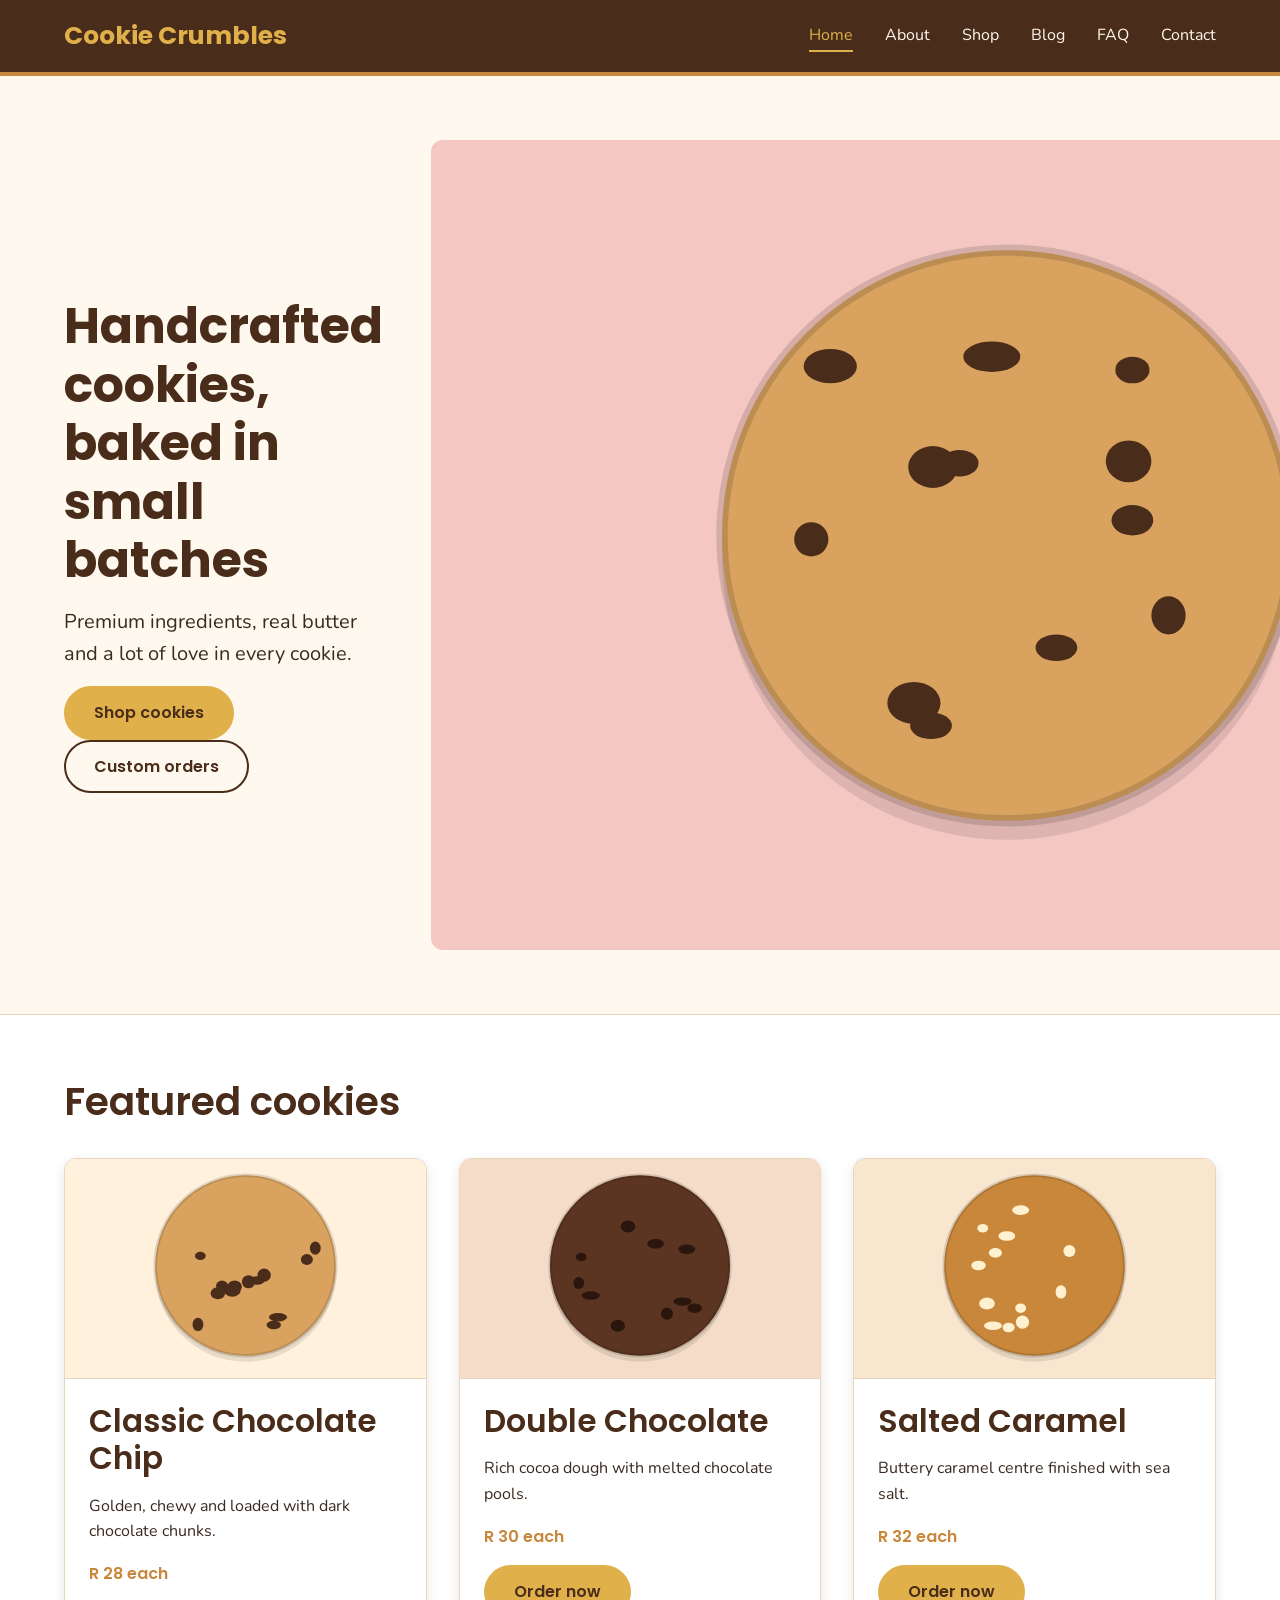
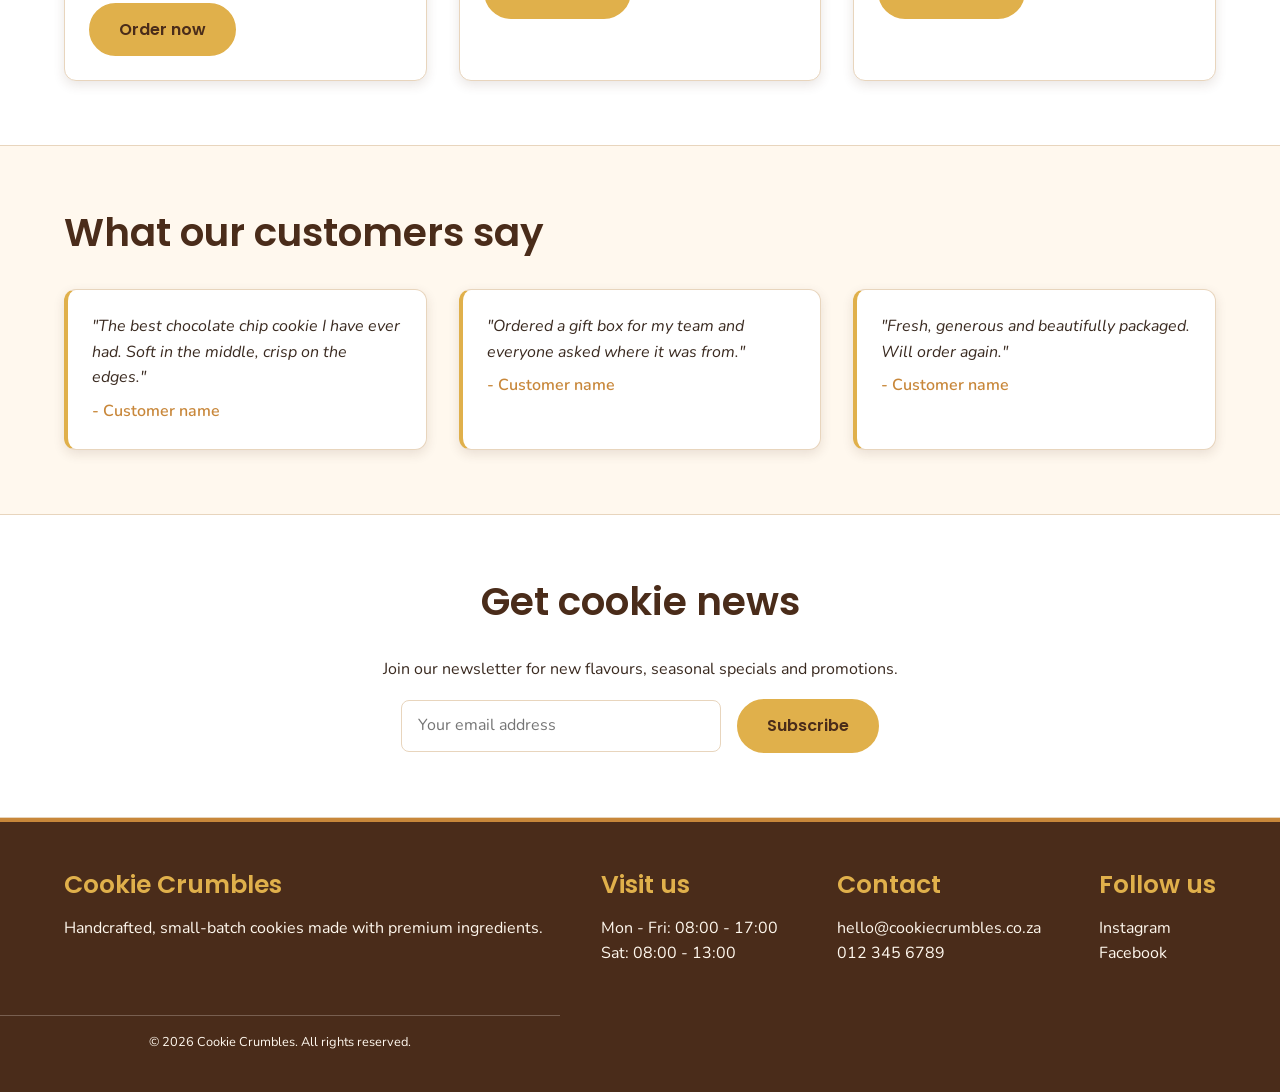
==== index.html @ fc2904f6 "Add Cookie Crumbles website" ====
<!DOCTYPE html>
<html lang="en">
<head>
  <meta charset="UTF-8">
  <meta name="viewport" content="width=device-width, initial-scale=1.0">
  <meta name="description" content="Cookie Crumbles - handcrafted, small-batch cookies.">
  <title>Home | Cookie Crumbles</title>
  <link rel="stylesheet" href="style.css">
</head>
<body>

  <header>
    <nav class="nav">
      <a href="index.html" class="logo">Cookie Crumbles</a>
      <ul class="nav-links">
        <li><a href="index.html" class="active">Home</a></li>
        <li><a href="about.html">About</a></li>
        <li><a href="shop.html">Shop</a></li>
        <li><a href="blog.html">Blog</a></li>
        <li><a href="faq.html">FAQ</a></li>
        <li><a href="contact.html">Contact</a></li>
      </ul>
    </nav>
  </header>

  <main>
    <section class="hero">
      <div class="hero-text">
        <h1>Handcrafted cookies, baked in small batches</h1>
        <p class="lead">Premium ingredients, real butter and a lot of love in every cookie.</p>
        <a href="shop.html" class="btn">Shop cookies</a>
        <a href="contact.html" class="btn btn-outline">Custom orders</a>
      </div>
      <img class="hero-image" src="images/hero.svg" alt="A freshly baked chocolate chip cookie">
    </section>

    <section class="section section-alt">
      <div class="container">
        <h2>Featured cookies</h2>
        <div class="card-grid">
        <article class="card">
          <img src="images/chocolate-chip.svg" alt="Classic Chocolate Chip cookie">
          <div class="card-body">
            <h3>Classic Chocolate Chip</h3>
            <p>Golden, chewy and loaded with dark chocolate chunks.</p>
            <p class="price">R 28 each</p>
            <a href="contact.html" class="btn">Order now</a>
          </div>
        </article>
        <article class="card">
          <img src="images/double-chocolate.svg" alt="Double Chocolate cookie">
          <div class="card-body">
            <h3>Double Chocolate</h3>
            <p>Rich cocoa dough with melted chocolate pools.</p>
            <p class="price">R 30 each</p>
            <a href="contact.html" class="btn">Order now</a>
          </div>
        </article>
        <article class="card">
          <img src="images/salted-caramel.svg" alt="Salted Caramel cookie">
          <div class="card-body">
            <h3>Salted Caramel</h3>
            <p>Buttery caramel centre finished with sea salt.</p>
            <p class="price">R 32 each</p>
            <a href="contact.html" class="btn">Order now</a>
          </div>
        </article>
        </div>
      </div>
    </section>

    <section class="section">
      <div class="container">
        <h2>What our customers say</h2>
        <div class="card-grid">
          <blockquote class="card card-body testimonial">
            "The best chocolate chip cookie I have ever had. Soft in the middle, crisp on the edges."
            <cite>- Customer name</cite>
          </blockquote>
          <blockquote class="card card-body testimonial">
            "Ordered a gift box for my team and everyone asked where it was from."
            <cite>- Customer name</cite>
          </blockquote>
          <blockquote class="card card-body testimonial">
            "Fresh, generous and beautifully packaged. Will order again."
            <cite>- Customer name</cite>
          </blockquote>
        </div>
      </div>
    </section>

    <section class="section section-alt newsletter">
      <div class="container">
        <h2>Get cookie news</h2>
        <p>Join our newsletter for new flavours, seasonal specials and promotions.</p>
        <form action="#" method="post">
          <label for="news-email" class="visually-hidden">Email address</label>
          <input type="email" id="news-email" name="email" placeholder="Your email address" required>
          <button type="submit" class="btn">Subscribe</button>
        </form>
      </div>
    </section>
  </main>

  <footer>
    <div class="footer-columns">
      <div>
        <h4>Cookie Crumbles</h4>
        <p>Handcrafted, small-batch cookies made with premium ingredients.</p>
      </div>
      <div>
        <h4>Visit us</h4>
        <p>Mon - Fri: 08:00 - 17:00<br>Sat: 08:00 - 13:00</p>
      </div>
      <div>
        <h4>Contact</h4>
        <p>hello@cookiecrumbles.co.za<br>012 345 6789</p>
      </div>
      <div>
        <h4>Follow us</h4>
        <p><a href="https://www.instagram.com" target="_blank" rel="noopener">Instagram</a><br>
        <a href="https://www.facebook.com" target="_blank" rel="noopener">Facebook</a></p>
      </div>
    </div>
    <p class="footer-bottom">&copy; 2026 Cookie Crumbles. All rights reserved.</p>
  </footer>

</body>
</html>
---- style.css ----
/* ==========================================================================
   Cookie Crumbles - style.css
   One stylesheet linked from every page:
   <link rel="stylesheet" href="style.css">
   ========================================================================== */

/* Fonts (from the proposal: Poppins for headings, clean sans-serif for body) */
@import url("https://fonts.googleapis.com/css2?family=Poppins:wght@500;600;700&family=Nunito:wght@400;600&display=swap");


/* ==========================================================================
   1. CSS RESET
   Removes browser default spacing so every browser starts from the same point
   ========================================================================== */
*,
*::before,
*::after {
  box-sizing: border-box;
  margin: 0;
  padding: 0;
}

html {
  -webkit-text-size-adjust: 100%;
  scroll-behavior: smooth;
}

body {
  min-height: 100vh;
  line-height: 1.6;
  -webkit-font-smoothing: antialiased;
}

img,
picture,
video {
  display: block;
  max-width: 100%;
  height: auto;
}

ul,
ol {
  list-style: none;
}

a {
  color: inherit;
  text-decoration: none;
}

button,
input,
select,
textarea {
  font: inherit;
  color: inherit;
}

button {
  cursor: pointer;
  border: none;
  background: none;
}

table {
  border-collapse: collapse;
}


/* ==========================================================================
   2. DESIGN TOKENS (CSS variables)
   Change a value here and it updates across the whole website
   ========================================================================== */
:root {
  /* Colour palette */
  --color-chocolate: #4a2c1a;   /* primary - headings, header, footer */
  --color-caramel:   #c8873a;   /* primary - links, borders, highlights */
  --color-cream:     #fff8ee;   /* page background */
  --color-blush:     #f4c7c3;   /* accent */
  --color-gold:      #e0b04b;   /* accent - buttons */
  --color-white:     #ffffff;
  --color-text:      #3a2a20;   /* body text */
  --color-border:    #e8d5bd;

  /* Font families */
  --font-heading: "Poppins", "Quicksand", Arial, sans-serif;
  --font-body:    "Nunito", Arial, sans-serif;

  /* Typography scale: base 16px x ratio 1.25 (Major Third) */
  --text-sm:  0.8rem;     /* 12.8px - small print */
  --text-base: 1rem;      /* 16px   - body */
  --text-md:  1.25rem;    /* 20px   - lead text, h5 */
  --text-lg:  1.563rem;   /* 25px   - h4 */
  --text-xl:  1.953rem;   /* 31px   - h3 */
  --text-2xl: 2.441rem;   /* 39px   - h2 */
  --text-3xl: 3.052rem;   /* 49px   - h1 */

  /* Spacing scale (multiples of 8px) */
  --space-1: 0.5rem;
  --space-2: 1rem;
  --space-3: 1.5rem;
  --space-4: 2rem;
  --space-5: 3rem;
  --space-6: 4rem;

  /* Other */
  --radius: 12px;
  --shadow: 0 4px 12px rgba(74, 44, 26, 0.12);
  --container: 1200px;
}


/* ==========================================================================
   3. DEFAULT STYLES FOR THE WHOLE WEBSITE
   ========================================================================== */
body {
  font-family: var(--font-body);
  font-size: var(--text-base);
  color: var(--color-text);
  background-color: var(--color-cream);
}

a:hover {
  color: var(--color-caramel);
}

/* Visible keyboard focus for accessibility */
a:focus-visible,
button:focus-visible,
input:focus-visible,
textarea:focus-visible {
  outline: 3px solid var(--color-gold);
  outline-offset: 2px;
}


/* ==========================================================================
   4. TYPOGRAPHY
   Headings step up the scale; line-height gets tighter as text gets larger
   ========================================================================== */
h1, h2, h3, h4, h5 {
  font-family: var(--font-heading);
  font-weight: 600;
  color: var(--color-chocolate);
  line-height: 1.2;
  margin-bottom: var(--space-2);
}

h1 { font-size: var(--text-3xl); font-weight: 700; }
h2 { font-size: var(--text-2xl); }
h3 { font-size: var(--text-xl); }
h4 { font-size: var(--text-lg); }
h5 { font-size: var(--text-md); }

p {
  margin-bottom: var(--space-2);
  max-width: 70ch;               /* keeps lines comfortable to read */
}

.lead {
  font-size: var(--text-md);
}

small,
.small-print {
  font-size: var(--text-sm);
}


/* ==========================================================================
   5. REUSABLE COMPONENTS
   ========================================================================== */
.container {
  width: 100%;
  max-width: var(--container);
  margin: 0 auto;
  padding: 0 var(--space-3);
}

.section {
  padding: var(--space-6) 0;
}

.section-alt {
  background-color: var(--color-white);
  border-top: 1px solid var(--color-border);
  border-bottom: 1px solid var(--color-border);
}

/* Buttons */
.btn {
  display: inline-block;
  padding: 0.75rem 1.75rem;
  font-family: var(--font-heading);
  font-weight: 600;
  color: var(--color-chocolate);
  background-color: var(--color-gold);
  border: 2px solid var(--color-gold);
  border-radius: 50px;
  transition: background-color 0.2s, color 0.2s;
}

.btn:hover {
  color: var(--color-white);
  background-color: var(--color-chocolate);
  border-color: var(--color-chocolate);
}

.btn-outline {
  background-color: transparent;
  border-color: var(--color-chocolate);
}

/* Cards (products, testimonials, blog posts) */
.card {
  background-color: var(--color-white);
  border: 1px solid var(--color-border);
  border-radius: var(--radius);
  box-shadow: var(--shadow);
  overflow: hidden;
}

.card-body {
  padding: var(--space-3);
}

.card .price {
  font-family: var(--font-heading);
  font-weight: 600;
  color: var(--color-caramel);
}

/* Forms (contact page, newsletter) */
label {
  display: block;
  margin-bottom: var(--space-1);
  font-weight: 600;
}

input,
select,
textarea {
  width: 100%;
  padding: 0.75rem 1rem;
  margin-bottom: var(--space-2);
  background-color: var(--color-white);
  border: 1px solid var(--color-border);
  border-radius: 8px;
}

input:focus,
textarea:focus {
  border-color: var(--color-caramel);
}

/* Tables (e.g. price lists) */
th,
td {
  padding: 0.75rem 1rem;
  text-align: left;
  border-bottom: 1px solid var(--color-border);
}

th {
  color: var(--color-white);
  background-color: var(--color-chocolate);
}


/* ==========================================================================
   6. DESKTOP LAYOUT (screens 992px and wider)
   Uses flexbox (display, flex-direction, justify-content, align-items)
   and grid for the product cards.
   ========================================================================== */
@media (min-width: 992px) {

  /* ----- Header + navigation: logo on the left, links on the right ----- */
  header {
    background-color: var(--color-chocolate);
    color: var(--color-cream);
    border-bottom: 4px solid var(--color-caramel);
    position: sticky;
    top: 0;
    z-index: 100;
  }

  .nav {
    display: flex;
    flex-direction: row;
    justify-content: space-between;
    align-items: center;
    padding: var(--space-2) var(--space-3);
    max-width: var(--container);
    margin: 0 auto;
  }

  .logo {
    font-family: var(--font-heading);
    font-size: var(--text-lg);
    font-weight: 700;
    color: var(--color-gold);
  }

  .nav-links {
    display: flex;
    flex-direction: row;
    justify-content: flex-end;
    align-items: center;
    gap: var(--space-4);
  }

  .nav-links a {
    padding-bottom: 4px;
    border-bottom: 2px solid transparent;
  }

  .nav-links a:hover,
  .nav-links a.active {
    color: var(--color-gold);
    border-bottom-color: var(--color-gold);
  }

  /* ----- Hero banner: text on the left, image on the right ----- */
  .hero {
    display: flex;
    flex-direction: row;
    justify-content: space-between;
    align-items: center;
    gap: var(--space-5);
    padding: var(--space-6) var(--space-3);
    max-width: var(--container);
    margin: 0 auto;
  }

  .hero-text {
    flex: 1;
  }

  .hero-image {
    flex: 1;
    border-radius: var(--radius);
    border: 6px solid var(--color-blush);
  }

  /* ----- Product / blog / testimonial cards: 3 columns ----- */
  .card-grid {
    display: grid;
    grid-template-columns: repeat(3, 1fr);
    gap: var(--space-4);
  }

  /* ----- Two-column content (About, Contact) ----- */
  .two-column {
    display: flex;
    flex-direction: row;
    justify-content: space-between;
    align-items: flex-start;
    gap: var(--space-5);
  }

  .two-column > * {
    flex: 1;
  }

  /* ----- Footer: columns spread evenly across the width ----- */
  footer {
    color: var(--color-cream);
    background-color: var(--color-chocolate);
    border-top: 4px solid var(--color-caramel);
    padding: var(--space-5) 0 var(--space-3);
  }

  .footer-columns {
    display: flex;
    flex-direction: row;
    justify-content: space-between;
    align-items: flex-start;
    gap: var(--space-4);
    max-width: var(--container);
    margin: 0 auto;
    padding: 0 var(--space-3);
  }

  footer h4 {
    color: var(--color-gold);
  }

  .footer-bottom {
    margin-top: var(--space-4);
    padding-top: var(--space-2);
    text-align: center;
    font-size: var(--text-sm);
    border-top: 1px solid rgba(255, 248, 238, 0.25);
  }
}


/* ==========================================================================
   7. EXTRA PAGE STYLES (images, FAQ, page headings, testimonials)
   ========================================================================== */
.card img {
  width: 100%;
  height: 220px;
  object-fit: cover;
  border-bottom: 1px solid var(--color-border);
}

.hero-image {
  object-fit: cover;
}

.page-title {
  padding: var(--space-5) 0 var(--space-3);
  text-align: center;
  background-color: var(--color-blush);
  border-bottom: 4px solid var(--color-caramel);
}

.page-title p {
  margin: 0 auto;
}

.section > .container > h2 {
  margin-bottom: var(--space-4);
}

.faq-item {
  margin-bottom: var(--space-2);
  padding: var(--space-2) var(--space-3);
  background-color: var(--color-white);
  border: 1px solid var(--color-border);
  border-left: 4px solid var(--color-caramel);
  border-radius: 8px;
}

.faq-item summary {
  font-family: var(--font-heading);
  font-weight: 600;
  color: var(--color-chocolate);
  cursor: pointer;
}

.faq-item p {
  margin-top: var(--space-1);
  margin-bottom: 0;
}

.testimonial {
  font-style: italic;
  border-left: 4px solid var(--color-gold);
}

.testimonial cite {
  display: block;
  margin-top: var(--space-1);
  font-style: normal;
  font-weight: 600;
  color: var(--color-caramel);
}

.contact-details li {
  margin-bottom: var(--space-1);
}

.newsletter {
  text-align: center;
}

.newsletter p {
  margin-left: auto;
  margin-right: auto;
}

.newsletter form {
  display: flex;
  justify-content: center;
  align-items: center;
  gap: var(--space-2);
}

.newsletter input {
  width: 320px;
  margin-bottom: 0;
}

.visually-hidden {
  position: absolute;
  width: 1px;
  height: 1px;
  overflow: hidden;
  clip: rect(0 0 0 0);
}
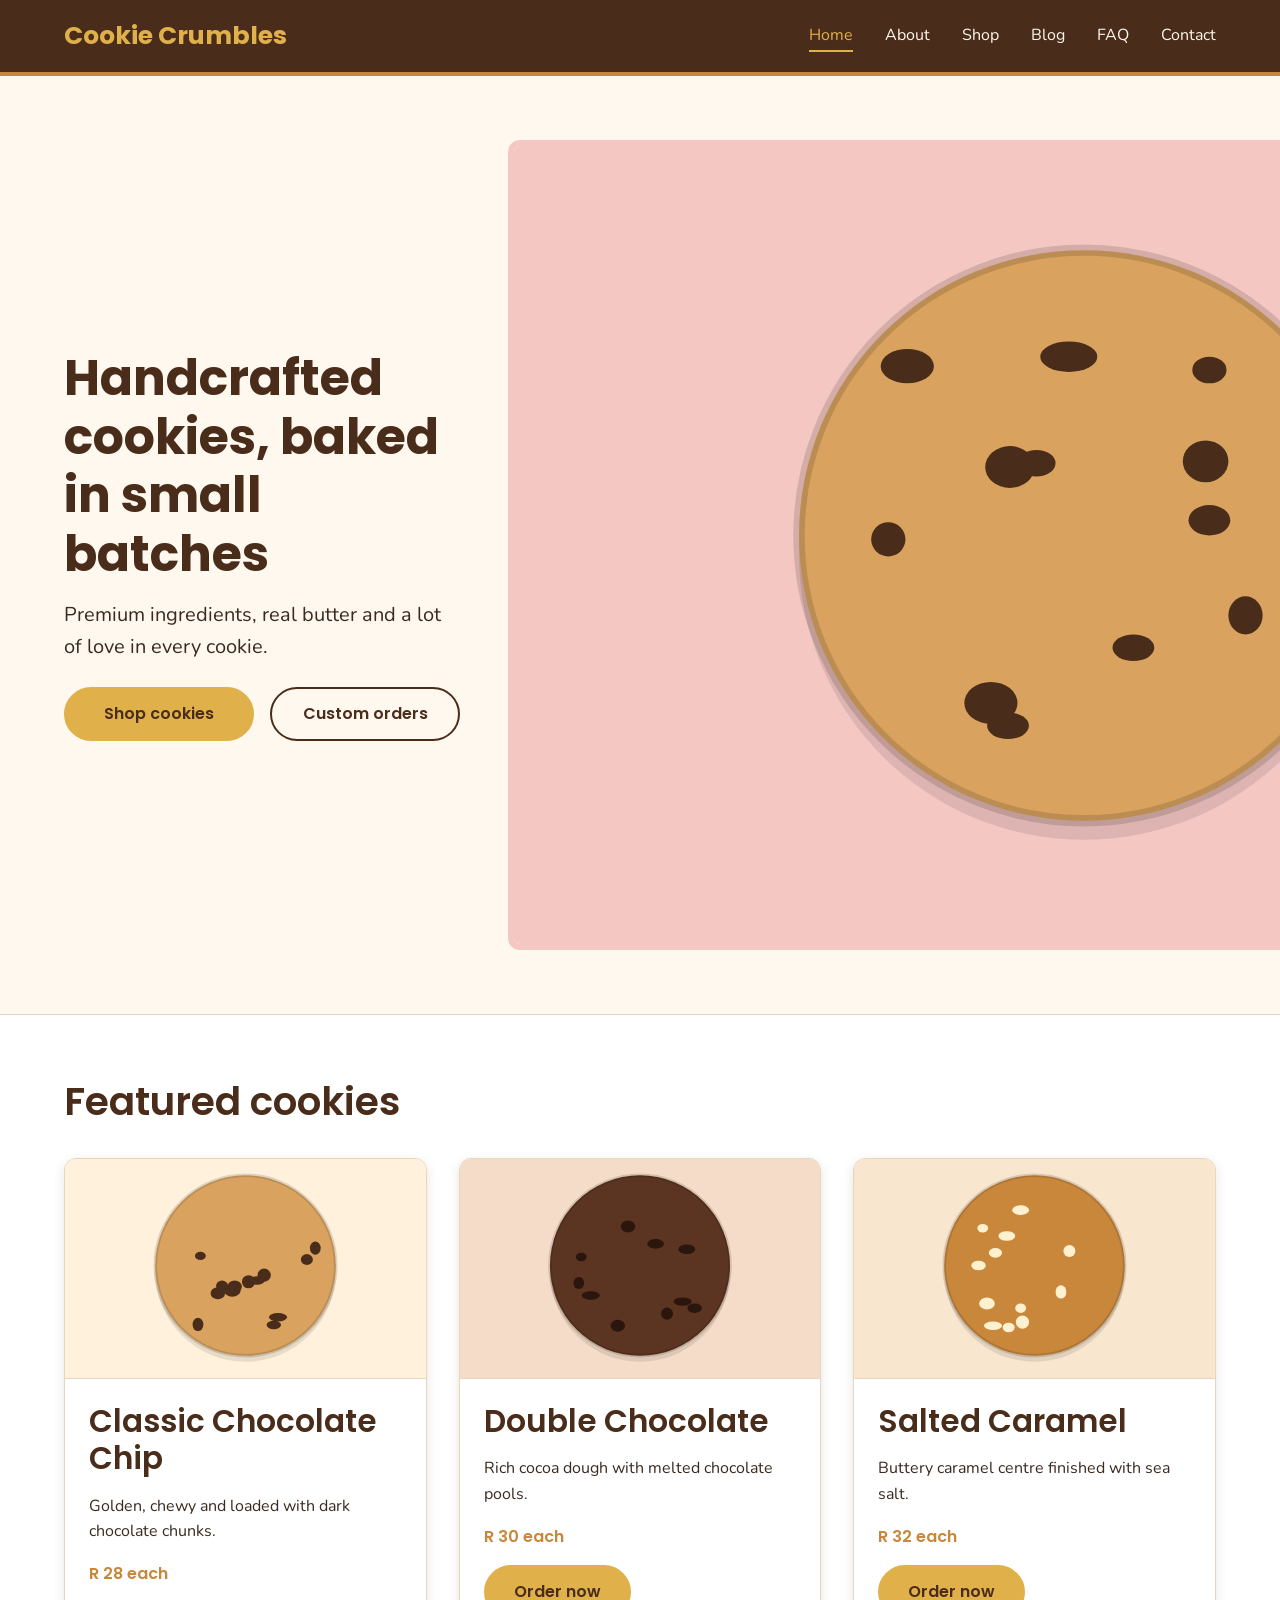
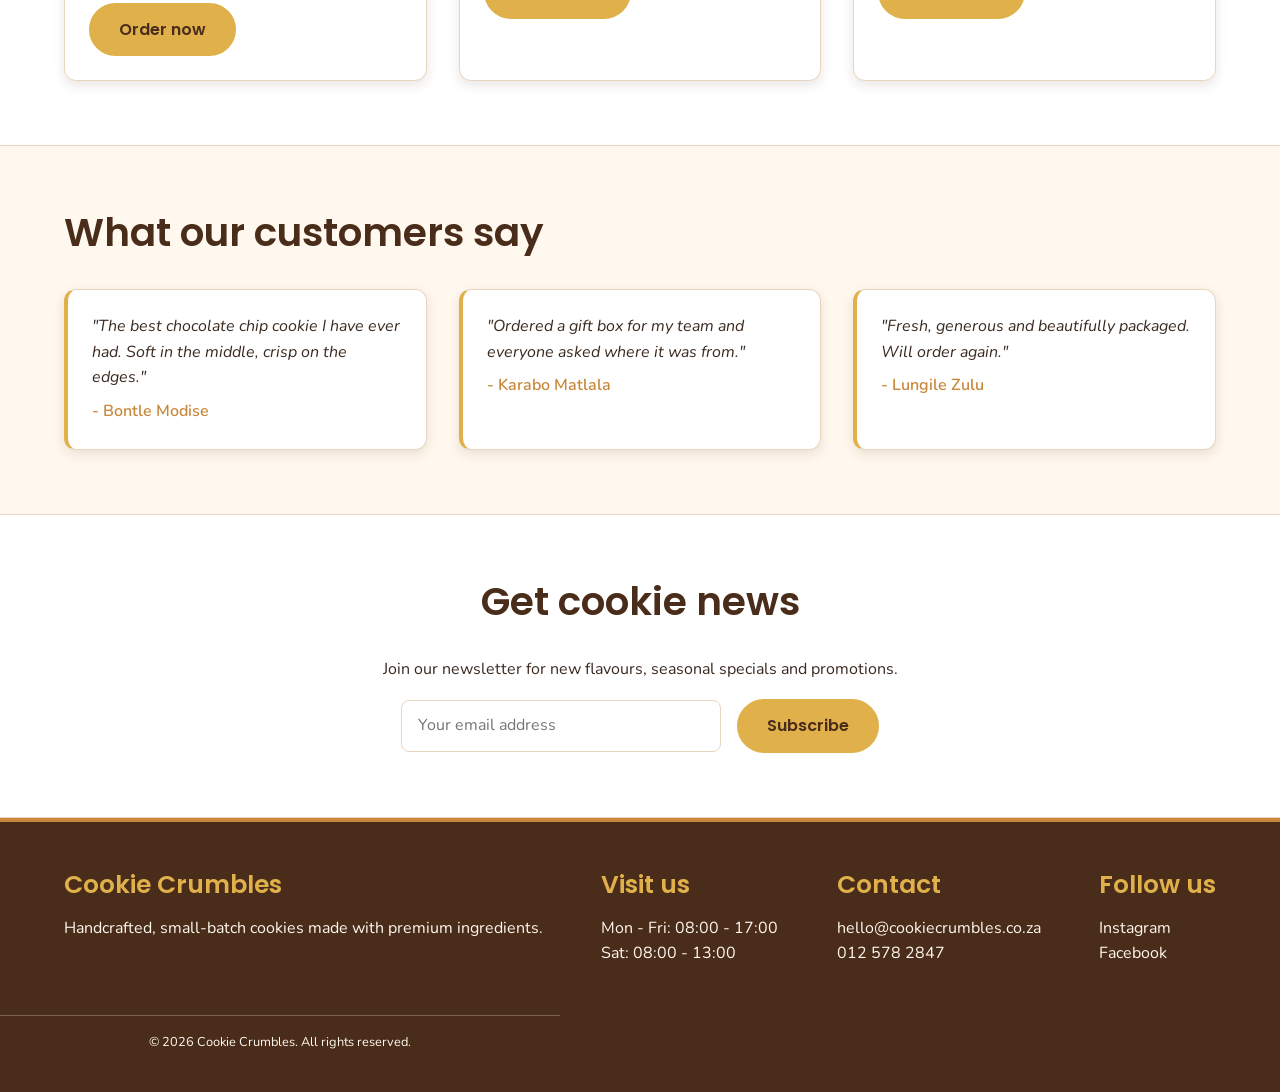
==== commit a6e2a252: "Update buttons, testimonials, social icons, phone and address" ====
--- a/index.html
+++ b/index.html
@@ -28,8 +28,10 @@
       <div class="hero-text">
         <h1>Handcrafted cookies, baked in small batches</h1>
         <p class="lead">Premium ingredients, real butter and a lot of love in every cookie.</p>
-        <a href="shop.html" class="btn">Shop cookies</a>
-        <a href="contact.html" class="btn btn-outline">Custom orders</a>
+        <div class="hero-buttons">
+          <a href="shop.html" class="btn">Shop cookies</a>
+          <a href="contact.html" class="btn btn-outline">Custom orders</a>
+        </div>
       </div>
       <img class="hero-image" src="images/hero.svg" alt="A freshly baked chocolate chip cookie">
     </section>
@@ -75,15 +77,15 @@
         <div class="card-grid">
           <blockquote class="card card-body testimonial">
             "The best chocolate chip cookie I have ever had. Soft in the middle, crisp on the edges."
-            <cite>- Customer name</cite>
+            <cite>- Bontle Modise</cite>
           </blockquote>
           <blockquote class="card card-body testimonial">
             "Ordered a gift box for my team and everyone asked where it was from."
-            <cite>- Customer name</cite>
+            <cite>- Karabo Matlala</cite>
           </blockquote>
           <blockquote class="card card-body testimonial">
             "Fresh, generous and beautifully packaged. Will order again."
-            <cite>- Customer name</cite>
+            <cite>- Lungile Zulu</cite>
           </blockquote>
         </div>
       </div>
@@ -114,7 +116,7 @@
       </div>
       <div>
         <h4>Contact</h4>
-        <p>hello@cookiecrumbles.co.za<br>012 345 6789</p>
+        <p>hello@cookiecrumbles.co.za<br>012 578 2847</p>
       </div>
       <div>
         <h4>Follow us</h4>
--- a/style.css
+++ b/style.css
@@ -491,3 +491,46 @@
   overflow: hidden;
   clip: rect(0 0 0 0);
 }
+
+
+/* ==========================================================================
+   8. BUTTON GROUP + SOCIAL ICONS
+   ========================================================================== */
+/* Two hero buttons: same size, with a gap between them */
+.hero-buttons {
+  display: flex;
+  flex-direction: row;
+  align-items: center;
+  gap: var(--space-2);
+  margin-top: var(--space-3);
+}
+
+.hero-buttons .btn {
+  width: 190px;
+  text-align: center;
+}
+
+/* Social icons */
+.social-links {
+  display: flex;
+  flex-direction: row;
+  gap: var(--space-3);
+}
+
+.social-links a {
+  display: flex;
+  justify-content: center;
+  align-items: center;
+  width: 56px;
+  height: 56px;
+  color: var(--color-chocolate);
+  background-color: var(--color-white);
+  border: 2px solid var(--color-caramel);
+  border-radius: 50%;
+  transition: background-color 0.2s, color 0.2s;
+}
+
+.social-links a:hover {
+  color: var(--color-white);
+  background-color: var(--color-chocolate);
+}
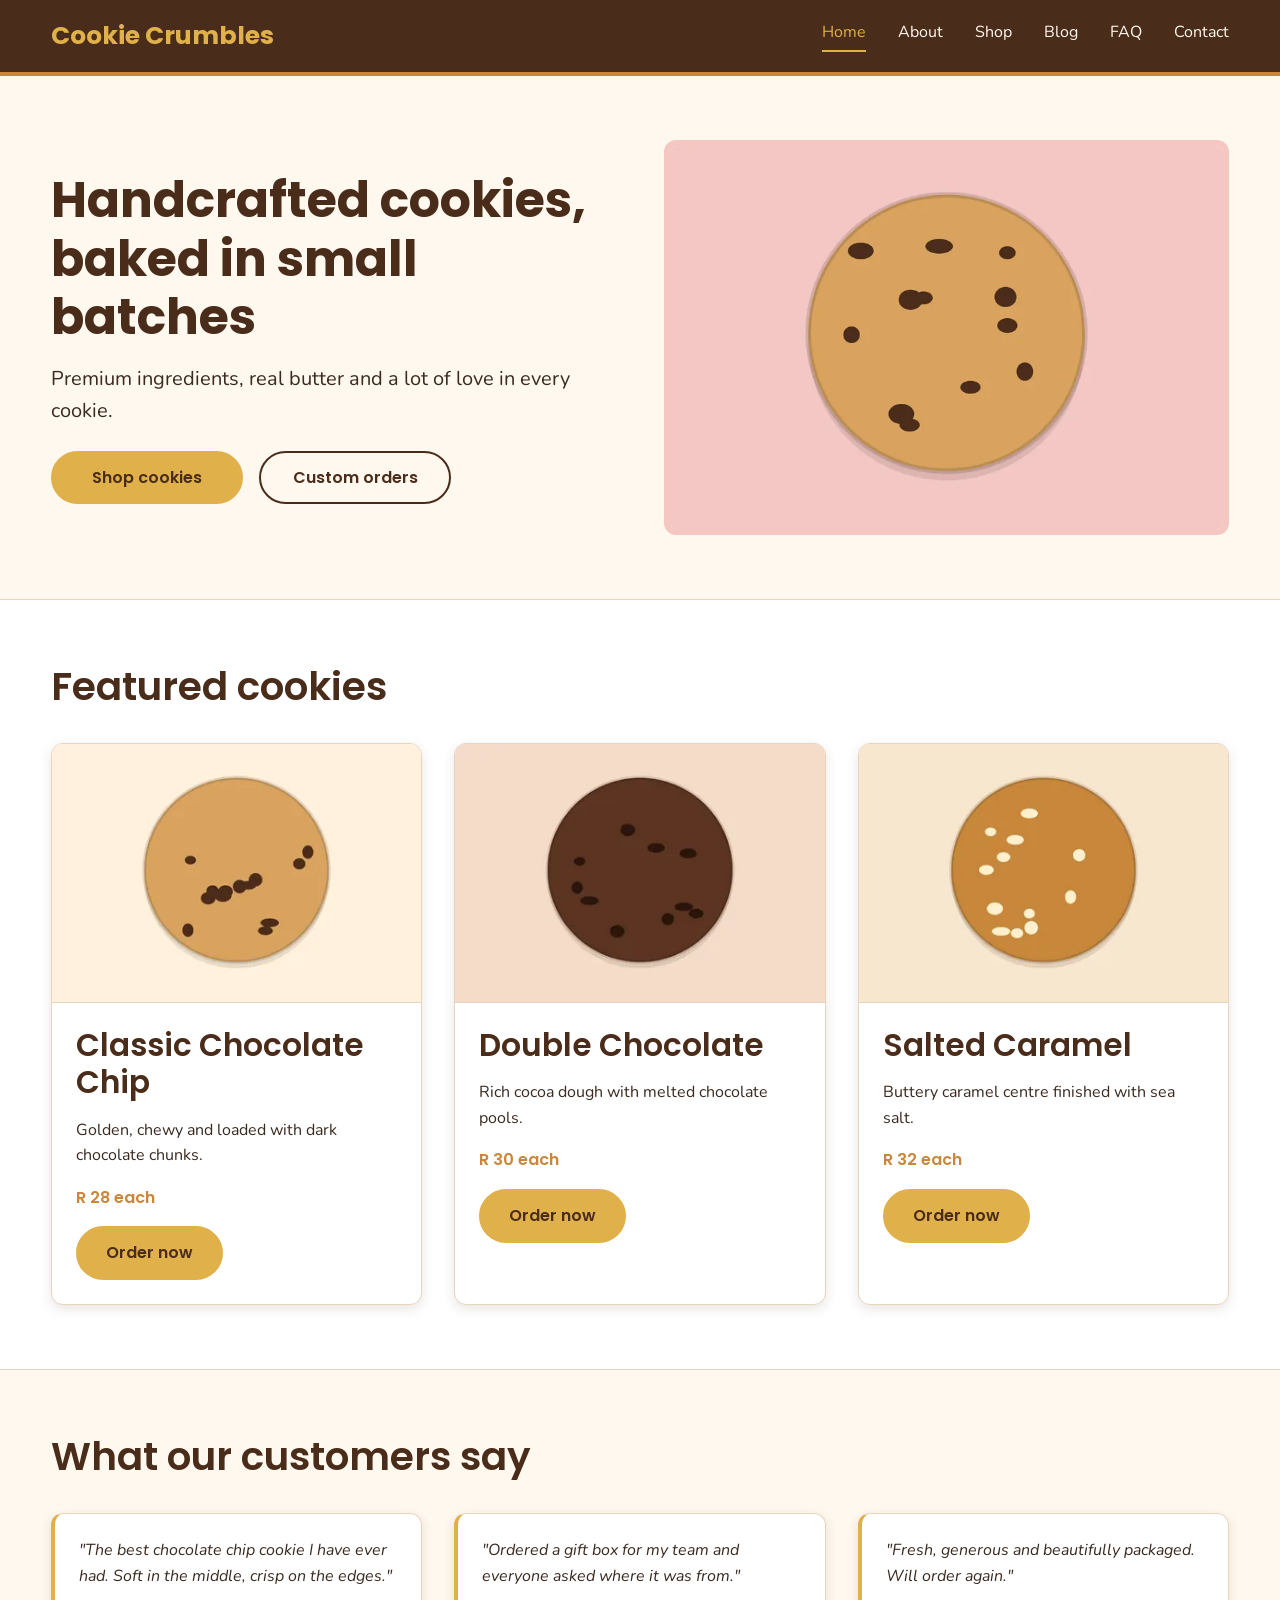
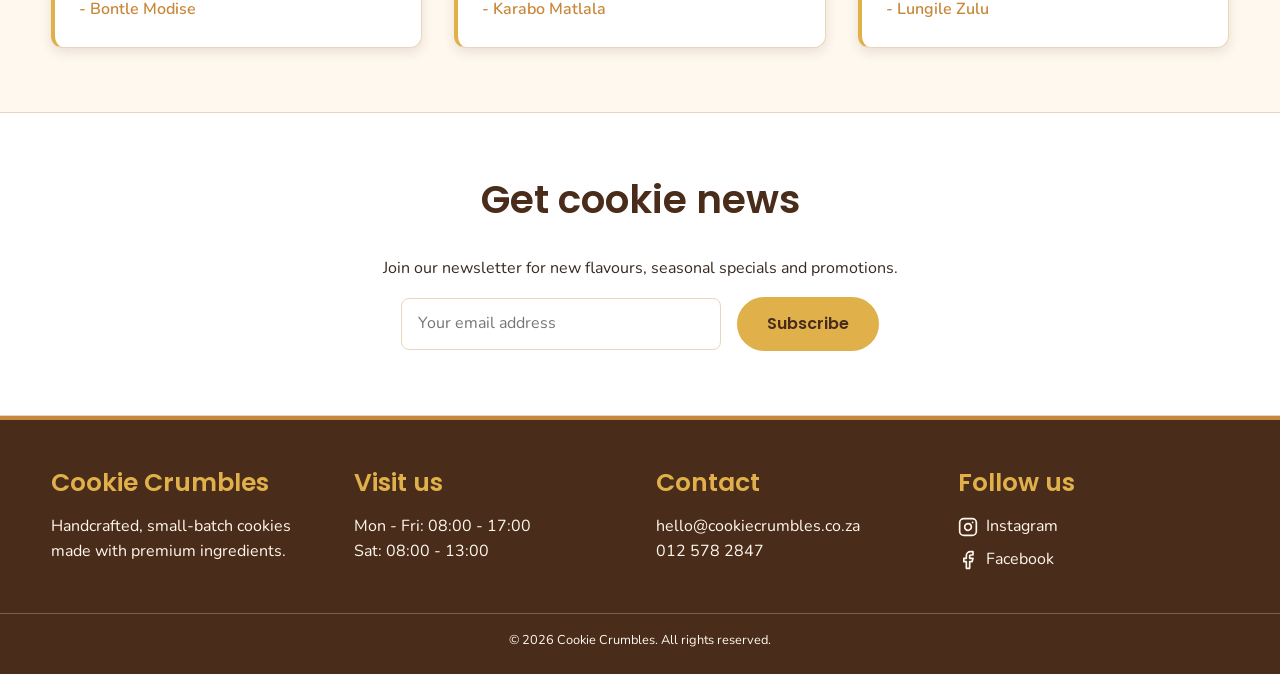
==== commit 005e4dc3: "Add responsive design, responsive images and README" ====
--- a/index.html
+++ b/index.html
@@ -12,6 +12,8 @@
   <header>
     <nav class="nav">
       <a href="index.html" class="logo">Cookie Crumbles</a>
+      <input type="checkbox" id="nav-toggle" class="nav-toggle-input">
+      <label for="nav-toggle" class="nav-toggle" aria-label="Open or close the menu"><span></span></label>
       <ul class="nav-links">
         <li><a href="index.html" class="active">Home</a></li>
         <li><a href="about.html">About</a></li>
@@ -33,7 +35,15 @@
           <a href="contact.html" class="btn btn-outline">Custom orders</a>
         </div>
       </div>
-      <img class="hero-image" src="images/hero.svg" alt="A freshly baked chocolate chip cookie">
+      <picture class="hero-picture">
+        <!-- Phones: tighter square crop -->
+        <source media="(max-width: 47.99em)" type="image/webp" srcset="images/hero-square-400.webp 400w, images/hero-square-800.webp 800w" sizes="92vw">
+        <source media="(max-width: 47.99em)" srcset="images/hero-square-400.jpg 400w, images/hero-square-800.jpg 800w" sizes="92vw">
+        <!-- Tablet and desktop: wide image -->
+        <source type="image/webp" srcset="images/hero-400.webp 400w, images/hero-800.webp 800w, images/hero-1200.webp 1200w" sizes="(min-width: 62em) 45vw, 92vw">
+        <img class="hero-image" src="images/hero-800.jpg" srcset="images/hero-400.jpg 400w, images/hero-800.jpg 800w, images/hero-1200.jpg 1200w"
+             sizes="(min-width: 62em) 45vw, 92vw" alt="A freshly baked chocolate chip cookie" width="800" height="560">
+      </picture>
     </section>
 
     <section class="section section-alt">
@@ -41,7 +51,11 @@
         <h2>Featured cookies</h2>
         <div class="card-grid">
         <article class="card">
-          <img src="images/chocolate-chip.svg" alt="Classic Chocolate Chip cookie">
+          <picture>
+            <source type="image/webp" srcset="images/chocolate-chip-400.webp 400w, images/chocolate-chip-800.webp 800w, images/chocolate-chip-1200.webp 1200w" sizes="(min-width: 62em) 30vw, (min-width: 48em) 45vw, 92vw">
+            <img src="images/chocolate-chip-800.jpg" srcset="images/chocolate-chip-400.jpg 400w, images/chocolate-chip-800.jpg 800w, images/chocolate-chip-1200.jpg 1200w" sizes="(min-width: 62em) 30vw, (min-width: 48em) 45vw, 92vw"
+                 alt="Classic Chocolate Chip cookie" width="800" height="560" loading="lazy">
+          </picture>
           <div class="card-body">
             <h3>Classic Chocolate Chip</h3>
             <p>Golden, chewy and loaded with dark chocolate chunks.</p>
@@ -50,7 +64,11 @@
           </div>
         </article>
         <article class="card">
-          <img src="images/double-chocolate.svg" alt="Double Chocolate cookie">
+          <picture>
+            <source type="image/webp" srcset="images/double-chocolate-400.webp 400w, images/double-chocolate-800.webp 800w, images/double-chocolate-1200.webp 1200w" sizes="(min-width: 62em) 30vw, (min-width: 48em) 45vw, 92vw">
+            <img src="images/double-chocolate-800.jpg" srcset="images/double-chocolate-400.jpg 400w, images/double-chocolate-800.jpg 800w, images/double-chocolate-1200.jpg 1200w" sizes="(min-width: 62em) 30vw, (min-width: 48em) 45vw, 92vw"
+                 alt="Double Chocolate cookie" width="800" height="560" loading="lazy">
+          </picture>
           <div class="card-body">
             <h3>Double Chocolate</h3>
             <p>Rich cocoa dough with melted chocolate pools.</p>
@@ -59,7 +77,11 @@
           </div>
         </article>
         <article class="card">
-          <img src="images/salted-caramel.svg" alt="Salted Caramel cookie">
+          <picture>
+            <source type="image/webp" srcset="images/salted-caramel-400.webp 400w, images/salted-caramel-800.webp 800w, images/salted-caramel-1200.webp 1200w" sizes="(min-width: 62em) 30vw, (min-width: 48em) 45vw, 92vw">
+            <img src="images/salted-caramel-800.jpg" srcset="images/salted-caramel-400.jpg 400w, images/salted-caramel-800.jpg 800w, images/salted-caramel-1200.jpg 1200w" sizes="(min-width: 62em) 30vw, (min-width: 48em) 45vw, 92vw"
+                 alt="Salted Caramel cookie" width="800" height="560" loading="lazy">
+          </picture>
           <div class="card-body">
             <h3>Salted Caramel</h3>
             <p>Buttery caramel centre finished with sea salt.</p>
@@ -120,8 +142,10 @@
       </div>
       <div>
         <h4>Follow us</h4>
-        <p><a href="https://www.instagram.com" target="_blank" rel="noopener">Instagram</a><br>
-        <a href="https://www.facebook.com" target="_blank" rel="noopener">Facebook</a></p>
+        <div class="footer-social">
+          <a href="https://www.instagram.com" target="_blank" rel="noopener"><svg xmlns="http://www.w3.org/2000/svg" width="20" height="20" viewBox="0 0 24 24" fill="none" stroke="currentColor" stroke-width="2" stroke-linecap="round" stroke-linejoin="round" aria-hidden="true"><rect x="2" y="2" width="20" height="20" rx="5" ry="5"></rect><path d="M16 11.37A4 4 0 1 1 12.63 8 4 4 0 0 1 16 11.37z"></path><line x1="17.5" y1="6.5" x2="17.51" y2="6.5"></line></svg> Instagram</a>
+          <a href="https://www.facebook.com" target="_blank" rel="noopener"><svg xmlns="http://www.w3.org/2000/svg" width="20" height="20" viewBox="0 0 24 24" fill="none" stroke="currentColor" stroke-width="2" stroke-linecap="round" stroke-linejoin="round" aria-hidden="true"><path d="M18 2h-3a5 5 0 0 0-5 5v3H7v4h3v8h4v-8h3l1-4h-4V7a1 1 0 0 1 1-1h3z"></path></svg> Facebook</a>
+        </div>
       </div>
     </div>
     <p class="footer-bottom">&copy; 2026 Cookie Crumbles. All rights reserved.</p>
--- a/style.css
+++ b/style.css
@@ -2,9 +2,19 @@
    Cookie Crumbles - style.css
    One stylesheet linked from every page:
    <link rel="stylesheet" href="style.css">
+
+   Approach: MOBILE-FIRST. The base styles are for phones. Media queries then
+   add layout for larger screens using min-width.
+
+   BREAKPOINTS (written in em, so they also respect the user's font size;
+   1em = 16px in a default browser)
+     Small phones : up to 29.99em  (under 480px)
+     Mobile       : base styles    (up to 767px)
+     Tablet       : min-width 48em (768px and up)
+     Desktop      : min-width 62em (992px and up)
    ========================================================================== */
 
-/* Fonts (from the proposal: Poppins for headings, clean sans-serif for body) */
+/* Fonts (Poppins for headings, Nunito for body text) */
 @import url("https://fonts.googleapis.com/css2?family=Poppins:wght@500;600;700&family=Nunito:wght@400;600&display=swap");
 
 
@@ -68,10 +78,6 @@
 }
 
 
-/* ==========================================================================
-   2. DESIGN TOKENS (CSS variables)
-   Change a value here and it updates across the whole website
-   ========================================================================== */
 :root {
   /* Colour palette */
   --color-chocolate: #4a2c1a;   /* primary - headings, header, footer */
@@ -87,16 +93,16 @@
   --font-heading: "Poppins", "Quicksand", Arial, sans-serif;
   --font-body:    "Nunito", Arial, sans-serif;
 
-  /* Typography scale: base 16px x ratio 1.25 (Major Third) */
-  --text-sm:  0.8rem;     /* 12.8px - small print */
-  --text-base: 1rem;      /* 16px   - body */
-  --text-md:  1.25rem;    /* 20px   - lead text, h5 */
-  --text-lg:  1.563rem;   /* 25px   - h4 */
-  --text-xl:  1.953rem;   /* 31px   - h3 */
-  --text-2xl: 2.441rem;   /* 39px   - h2 */
-  --text-3xl: 3.052rem;   /* 49px   - h1 */
-
-  /* Spacing scale (multiples of 8px) */
+  /* Typography scale - MOBILE values (larger values set at tablet/desktop) */
+  --text-sm:   0.8rem;
+  --text-base: 1rem;
+  --text-md:   1.125rem;
+  --text-lg:   1.25rem;
+  --text-xl:   1.5rem;
+  --text-2xl:  1.75rem;
+  --text-3xl:  2rem;
+
+  /* Spacing scale (rem, so it scales with the text) */
   --space-1: 0.5rem;
   --space-2: 1rem;
   --space-3: 1.5rem;
@@ -105,15 +111,12 @@
   --space-6: 4rem;
 
   /* Other */
-  --radius: 12px;
-  --shadow: 0 4px 12px rgba(74, 44, 26, 0.12);
-  --container: 1200px;
-}
-
-
-/* ==========================================================================
-   3. DEFAULT STYLES FOR THE WHOLE WEBSITE
-   ========================================================================== */
+  --radius: 0.75rem;
+  --shadow: 0 0.25rem 0.75rem rgba(74, 44, 26, 0.12);
+  --container-max: 75rem;       /* 1200px */
+}
+
+
 body {
   font-family: var(--font-body);
   font-size: var(--text-base);
@@ -129,16 +132,13 @@
 a:focus-visible,
 button:focus-visible,
 input:focus-visible,
+select:focus-visible,
 textarea:focus-visible {
-  outline: 3px solid var(--color-gold);
-  outline-offset: 2px;
-}
-
-
-/* ==========================================================================
-   4. TYPOGRAPHY
-   Headings step up the scale; line-height gets tighter as text gets larger
-   ========================================================================== */
+  outline: 0.1875rem solid var(--color-gold);
+  outline-offset: 0.125rem;
+}
+
+
 h1, h2, h3, h4, h5 {
   font-family: var(--font-heading);
   font-weight: 600;
@@ -167,25 +167,45 @@
   font-size: var(--text-sm);
 }
 
-
-/* ==========================================================================
-   5. REUSABLE COMPONENTS
-   ========================================================================== */
+.visually-hidden {
+  position: absolute;
+  width: 1px;
+  height: 1px;
+  overflow: hidden;
+  clip: rect(0 0 0 0);
+}
+
+
+
 .container {
-  width: 100%;
-  max-width: var(--container);
+  width: 92%;
+  max-width: var(--container-max);
   margin: 0 auto;
-  padding: 0 var(--space-3);
 }
 
 .section {
-  padding: var(--space-6) 0;
+  padding: var(--space-5) 0;
 }
 
 .section-alt {
   background-color: var(--color-white);
   border-top: 1px solid var(--color-border);
   border-bottom: 1px solid var(--color-border);
+}
+
+.section > .container > h2 {
+  margin-bottom: var(--space-4);
+}
+
+.page-title {
+  padding: var(--space-5) 0 var(--space-3);
+  text-align: center;
+  background-color: var(--color-blush);
+  border-bottom: 0.25rem solid var(--color-caramel);
+}
+
+.page-title p {
+  margin: 0 auto;
 }
 
 /* Buttons */
@@ -194,10 +214,11 @@
   padding: 0.75rem 1.75rem;
   font-family: var(--font-heading);
   font-weight: 600;
+  text-align: center;
   color: var(--color-chocolate);
   background-color: var(--color-gold);
-  border: 2px solid var(--color-gold);
-  border-radius: 50px;
+  border: 0.125rem solid var(--color-gold);
+  border-radius: 3.125rem;
   transition: background-color 0.2s, color 0.2s;
 }
 
@@ -212,7 +233,21 @@
   border-color: var(--color-chocolate);
 }
 
-/* Cards (products, testimonials, blog posts) */
+
+.hero-buttons {
+  display: flex;
+  flex-direction: row;
+  flex-wrap: wrap;
+  align-items: center;
+  gap: var(--space-2);
+  margin-top: var(--space-3);
+}
+
+.hero-buttons .btn {
+  width: 12rem;
+}
+
+
 .card {
   background-color: var(--color-white);
   border: 1px solid var(--color-border);
@@ -221,6 +256,14 @@
   overflow: hidden;
 }
 
+.card img {
+  width: 100%;                  
+  height: auto;
+  aspect-ratio: 10 / 7;
+  object-fit: cover;
+  border-bottom: 1px solid var(--color-border);
+}
+
 .card-body {
   padding: var(--space-3);
 }
@@ -229,6 +272,41 @@
   font-family: var(--font-heading);
   font-weight: 600;
   color: var(--color-caramel);
+}
+
+.testimonial {
+  font-style: italic;
+  border-left: 0.25rem solid var(--color-gold);
+}
+
+.testimonial cite {
+  display: block;
+  margin-top: var(--space-1);
+  font-style: normal;
+  font-weight: 600;
+  color: var(--color-caramel);
+}
+
+/* FAQ */
+.faq-item {
+  margin-bottom: var(--space-2);
+  padding: var(--space-2) var(--space-3);
+  background-color: var(--color-white);
+  border: 1px solid var(--color-border);
+  border-left: 0.25rem solid var(--color-caramel);
+  border-radius: 0.5rem;
+}
+
+.faq-item summary {
+  font-family: var(--font-heading);
+  font-weight: 600;
+  color: var(--color-chocolate);
+  cursor: pointer;
+}
+
+.faq-item p {
+  margin-top: var(--space-1);
+  margin-bottom: 0;
 }
 
 /* Forms (contact page, newsletter) */
@@ -246,7 +324,7 @@
   margin-bottom: var(--space-2);
   background-color: var(--color-white);
   border: 1px solid var(--color-border);
-  border-radius: 8px;
+  border-radius: 0.5rem;
 }
 
 input:focus,
@@ -254,7 +332,11 @@
   border-color: var(--color-caramel);
 }
 
-/* Tables (e.g. price lists) */
+/* Tables (box prices) */
+table {
+  width: 100%;
+}
+
 th,
 td {
   padding: 0.75rem 1rem;
@@ -267,270 +349,404 @@
   background-color: var(--color-chocolate);
 }
 
+.contact-details li {
+  margin-bottom: var(--space-1);
+}
+
+/* Newsletter */
+.newsletter {
+  text-align: center;
+}
+
+.newsletter p {
+  margin-left: auto;
+  margin-right: auto;
+}
+
+.newsletter form {
+  display: flex;
+  flex-direction: column;        
+  align-items: center;
+  gap: var(--space-2);
+}
+
+.newsletter input {
+  width: 100%;
+  max-width: 25rem;
+  margin-bottom: 0;
+}
+
+/* Social icons (About page) */
+.social-links {
+  display: flex;
+  flex-direction: row;
+  gap: var(--space-3);
+}
+
+.social-links a {
+  display: flex;
+  justify-content: center;
+  align-items: center;
+  width: 3.5rem;
+  height: 3.5rem;
+  color: var(--color-chocolate);
+  background-color: var(--color-white);
+  border: 0.125rem solid var(--color-caramel);
+  border-radius: 50%;
+  transition: background-color 0.2s, color 0.2s;
+}
+
+.social-links a:hover {
+  color: var(--color-white);
+  background-color: var(--color-chocolate);
+}
+
 
 /* ==========================================================================
-   6. DESKTOP LAYOUT (screens 992px and wider)
-   Uses flexbox (display, flex-direction, justify-content, align-items)
-   and grid for the product cards.
+   6. MOBILE LAYOUT (base styles - everything is a single column)
    ========================================================================== */
-@media (min-width: 992px) {
-
-  /* ----- Header + navigation: logo on the left, links on the right ----- */
-  header {
-    background-color: var(--color-chocolate);
-    color: var(--color-cream);
-    border-bottom: 4px solid var(--color-caramel);
-    position: sticky;
-    top: 0;
-    z-index: 100;
-  }
-
-  .nav {
-    display: flex;
-    flex-direction: row;
-    justify-content: space-between;
-    align-items: center;
-    padding: var(--space-2) var(--space-3);
-    max-width: var(--container);
-    margin: 0 auto;
-  }
-
-  .logo {
-    font-family: var(--font-heading);
-    font-size: var(--text-lg);
-    font-weight: 700;
-    color: var(--color-gold);
+
+/* ----- Header + navigation (hamburger menu, no JavaScript needed) ----- */
+header {
+  position: sticky;
+  top: 0;
+  z-index: 100;
+  color: var(--color-cream);
+  background-color: var(--color-chocolate);
+  border-bottom: 0.25rem solid var(--color-caramel);
+}
+
+.nav {
+  display: flex;
+  flex-direction: row;
+  flex-wrap: wrap;                /* menu drops onto its own row when open */
+  justify-content: space-between;
+  align-items: center;
+  width: 92%;
+  max-width: var(--container-max);
+  margin: 0 auto;
+  padding: var(--space-2) 0;
+}
+
+.logo {
+  font-family: var(--font-heading);
+  font-size: var(--text-lg);
+  font-weight: 700;
+  color: var(--color-gold);
+}
+
+/* The checkbox is hidden; the label next to it is the hamburger button */
+.nav-toggle-input {
+  position: absolute;
+  width: 1px;
+  height: 1px;
+  opacity: 0;
+}
+
+.nav-toggle {
+  display: flex;
+  flex-direction: column;
+  justify-content: center;
+  gap: 0.3125rem;
+  width: 2.75rem;
+  height: 2.75rem;
+  margin: 0;
+  padding: 0.5rem;
+  cursor: pointer;
+}
+
+.nav-toggle span,
+.nav-toggle::before,
+.nav-toggle::after {
+  content: "";
+  display: block;
+  height: 0.1875rem;
+  background-color: var(--color-gold);
+  border-radius: 0.125rem;
+}
+
+.nav-toggle-input:focus-visible + .nav-toggle {
+  outline: 0.1875rem solid var(--color-gold);
+  outline-offset: 0.125rem;
+}
+
+/* Links: hidden until the hamburger is ticked, then a vertical list */
+.nav-links {
+  display: none;
+  flex-direction: column;
+  flex-basis: 100%;
+  padding-top: var(--space-2);
+}
+
+.nav-toggle-input:checked ~ .nav-links {
+  display: flex;
+}
+
+.nav-links a {
+  display: block;
+  padding: 0.75rem 0;
+  border-bottom: 1px solid rgba(255, 248, 238, 0.2);
+}
+
+.nav-links a:hover,
+.nav-links a.active {
+  color: var(--color-gold);
+}
+
+/* ----- Hero: text, then picture, stacked ----- */
+.hero {
+  display: flex;
+  flex-direction: column;
+  gap: var(--space-4);
+  width: 92%;
+  max-width: var(--container-max);
+  margin: 0 auto;
+  padding: var(--space-5) 0;
+}
+
+.hero-picture {
+  width: 100%;
+}
+
+.hero-image {
+  width: 100%;
+  height: auto;
+  aspect-ratio: 1 / 1;            /* square crop for phones */
+  object-fit: cover;
+  border-radius: var(--radius);
+  border: 0.375rem solid var(--color-blush);
+}
+
+/* ----- Grids: one column ----- */
+.card-grid {
+  display: grid;
+  grid-template-columns: 1fr;
+  gap: var(--space-4);
+}
+
+.two-column {
+  display: flex;
+  flex-direction: column;
+  gap: var(--space-4);
+}
+
+.two-column > picture {
+  display: block;
+}
+
+/* ----- Footer: one column ----- */
+footer {
+  color: var(--color-cream);
+  background-color: var(--color-chocolate);
+  border-top: 0.25rem solid var(--color-caramel);
+  padding: var(--space-5) 0 var(--space-3);
+}
+
+.footer-columns {
+  display: grid;
+  grid-template-columns: 1fr;
+  gap: var(--space-3);
+  width: 92%;
+  max-width: var(--container-max);
+  margin: 0 auto;
+}
+
+footer h4 {
+  color: var(--color-gold);
+}
+
+.footer-social {
+  display: flex;
+  flex-direction: column;
+  gap: var(--space-1);
+}
+
+.footer-social a {
+  display: inline-flex;
+  align-items: center;
+  gap: var(--space-1);
+}
+
+.footer-social svg {
+  flex-shrink: 0;
+}
+
+.footer-bottom {
+  max-width: none;
+  margin: var(--space-4) 0 0;
+  padding-top: var(--space-2);
+  text-align: center;
+  font-size: var(--text-sm);
+  border-top: 1px solid rgba(255, 248, 238, 0.25);
+}
+
+
+/* ==========================================================================
+   7. BREAKPOINTS
+   ========================================================================== */
+
+/* ---------- Small phones (under 480px) ---------- */
+@media (max-width: 29.99em) {
+  .hero-buttons .btn {
+    width: 100%;                  /* full-width, easy-to-tap buttons */
+  }
+
+  .newsletter input,
+  .newsletter .btn {
+    width: 100%;
+    max-width: none;
+  }
+
+  th,
+  td {
+    padding: 0.5rem 0.625rem;
+  }
+}
+
+
+/* ---------- Tablet (768px and up) ---------- */
+@media (min-width: 48em) {
+
+  /* Bigger text than mobile */
+  :root {
+    --text-md:  1.125rem;
+    --text-lg:  1.25rem;
+    --text-xl:  1.563rem;
+    --text-2xl: 2rem;
+    --text-3xl: 2.441rem;
+  }
+
+  .section {
+    padding: var(--space-6) 0;
+  }
+
+  /* Navigation: hamburger disappears, links sit in a row */
+  .nav-toggle {
+    display: none;
   }
 
   .nav-links {
     display: flex;
     flex-direction: row;
+    flex-basis: auto;
     justify-content: flex-end;
     align-items: center;
-    gap: var(--space-4);
+    gap: var(--space-3);
+    padding-top: 0;
+    font-size: 0.9375rem;
   }
 
   .nav-links a {
-    padding-bottom: 4px;
-    border-bottom: 2px solid transparent;
+    padding: 0 0 0.25rem;
+    border-bottom: 0.125rem solid transparent;
   }
 
   .nav-links a:hover,
   .nav-links a.active {
-    color: var(--color-gold);
     border-bottom-color: var(--color-gold);
   }
 
-  /* ----- Hero banner: text on the left, image on the right ----- */
+  /* Hero stays stacked, but the picture becomes a wide banner */
+  .hero-image {
+    aspect-ratio: 16 / 9;
+  }
+
+  /* Cards: 2 columns */
+  .card-grid {
+    grid-template-columns: repeat(2, 1fr);
+  }
+
+  /* Side-by-side content */
+  .two-column {
+    flex-direction: row;
+    justify-content: space-between;
+    align-items: flex-start;
+    gap: var(--space-4);
+  }
+
+  .two-column > * {
+    flex: 1;
+  }
+
+  /* Footer: 2 x 2 grid */
+  .footer-columns {
+    grid-template-columns: repeat(2, 1fr);
+    gap: var(--space-4);
+  }
+
+  /* Newsletter: input and button on one row */
+  .newsletter form {
+    flex-direction: row;
+    justify-content: center;
+  }
+
+  .newsletter input {
+    width: 20rem;
+  }
+}
+
+
+/* ---------- Desktop (992px and up) ---------- */
+@media (min-width: 62em) {
+
+  /* Largest text */
+  :root {
+    --text-md:  1.25rem;
+    --text-lg:  1.563rem;
+    --text-xl:  1.953rem;
+    --text-2xl: 2.441rem;
+    --text-3xl: 3.052rem;
+  }
+
+  .nav {
+    padding: var(--space-2) 0;
+  }
+
+  .nav-links {
+    gap: var(--space-4);
+    font-size: var(--text-base);
+  }
+
+  /* Hero: text on the left, picture on the right */
   .hero {
-    display: flex;
     flex-direction: row;
     justify-content: space-between;
     align-items: center;
     gap: var(--space-5);
-    padding: var(--space-6) var(--space-3);
-    max-width: var(--container);
-    margin: 0 auto;
+    padding: var(--space-6) 0;
   }
 
   .hero-text {
     flex: 1;
   }
 
+  .hero-picture {
+    flex: 1;
+  }
+
   .hero-image {
-    flex: 1;
-    border-radius: var(--radius);
-    border: 6px solid var(--color-blush);
-  }
-
-  /* ----- Product / blog / testimonial cards: 3 columns ----- */
+    aspect-ratio: 10 / 7;
+  }
+
+  /* Cards: 3 columns */
   .card-grid {
-    display: grid;
     grid-template-columns: repeat(3, 1fr);
-    gap: var(--space-4);
-  }
-
-  /* ----- Two-column content (About, Contact) ----- */
+  }
+
   .two-column {
-    display: flex;
-    flex-direction: row;
-    justify-content: space-between;
-    align-items: flex-start;
     gap: var(--space-5);
   }
 
-  .two-column > * {
-    flex: 1;
-  }
-
-  /* ----- Footer: columns spread evenly across the width ----- */
-  footer {
-    color: var(--color-cream);
-    background-color: var(--color-chocolate);
-    border-top: 4px solid var(--color-caramel);
-    padding: var(--space-5) 0 var(--space-3);
-  }
-
+  /* Footer: four columns in a row */
   .footer-columns {
     display: flex;
     flex-direction: row;
     justify-content: space-between;
     align-items: flex-start;
     gap: var(--space-4);
-    max-width: var(--container);
-    margin: 0 auto;
-    padding: 0 var(--space-3);
-  }
-
-  footer h4 {
-    color: var(--color-gold);
-  }
-
-  .footer-bottom {
-    margin-top: var(--space-4);
-    padding-top: var(--space-2);
-    text-align: center;
-    font-size: var(--text-sm);
-    border-top: 1px solid rgba(255, 248, 238, 0.25);
-  }
-}
-
-
-/* ==========================================================================
-   7. EXTRA PAGE STYLES (images, FAQ, page headings, testimonials)
-   ========================================================================== */
-.card img {
-  width: 100%;
-  height: 220px;
-  object-fit: cover;
-  border-bottom: 1px solid var(--color-border);
-}
-
-.hero-image {
-  object-fit: cover;
-}
-
-.page-title {
-  padding: var(--space-5) 0 var(--space-3);
-  text-align: center;
-  background-color: var(--color-blush);
-  border-bottom: 4px solid var(--color-caramel);
-}
-
-.page-title p {
-  margin: 0 auto;
-}
-
-.section > .container > h2 {
-  margin-bottom: var(--space-4);
-}
-
-.faq-item {
-  margin-bottom: var(--space-2);
-  padding: var(--space-2) var(--space-3);
-  background-color: var(--color-white);
-  border: 1px solid var(--color-border);
-  border-left: 4px solid var(--color-caramel);
-  border-radius: 8px;
-}
-
-.faq-item summary {
-  font-family: var(--font-heading);
-  font-weight: 600;
-  color: var(--color-chocolate);
-  cursor: pointer;
-}
-
-.faq-item p {
-  margin-top: var(--space-1);
-  margin-bottom: 0;
-}
-
-.testimonial {
-  font-style: italic;
-  border-left: 4px solid var(--color-gold);
-}
-
-.testimonial cite {
-  display: block;
-  margin-top: var(--space-1);
-  font-style: normal;
-  font-weight: 600;
-  color: var(--color-caramel);
-}
-
-.contact-details li {
-  margin-bottom: var(--space-1);
-}
-
-.newsletter {
-  text-align: center;
-}
-
-.newsletter p {
-  margin-left: auto;
-  margin-right: auto;
-}
-
-.newsletter form {
-  display: flex;
-  justify-content: center;
-  align-items: center;
-  gap: var(--space-2);
-}
-
-.newsletter input {
-  width: 320px;
-  margin-bottom: 0;
-}
-
-.visually-hidden {
-  position: absolute;
-  width: 1px;
-  height: 1px;
-  overflow: hidden;
-  clip: rect(0 0 0 0);
-}
-
-
-/* ==========================================================================
-   8. BUTTON GROUP + SOCIAL ICONS
-   ========================================================================== */
-/* Two hero buttons: same size, with a gap between them */
-.hero-buttons {
-  display: flex;
-  flex-direction: row;
-  align-items: center;
-  gap: var(--space-2);
-  margin-top: var(--space-3);
-}
-
-.hero-buttons .btn {
-  width: 190px;
-  text-align: center;
-}
-
-/* Social icons */
-.social-links {
-  display: flex;
-  flex-direction: row;
-  gap: var(--space-3);
-}
-
-.social-links a {
-  display: flex;
-  justify-content: center;
-  align-items: center;
-  width: 56px;
-  height: 56px;
-  color: var(--color-chocolate);
-  background-color: var(--color-white);
-  border: 2px solid var(--color-caramel);
-  border-radius: 50%;
-  transition: background-color 0.2s, color 0.2s;
-}
-
-.social-links a:hover {
-  color: var(--color-white);
-  background-color: var(--color-chocolate);
-}
+  }
+
+  .footer-columns > div {
+    flex: 1;
+  }
+}
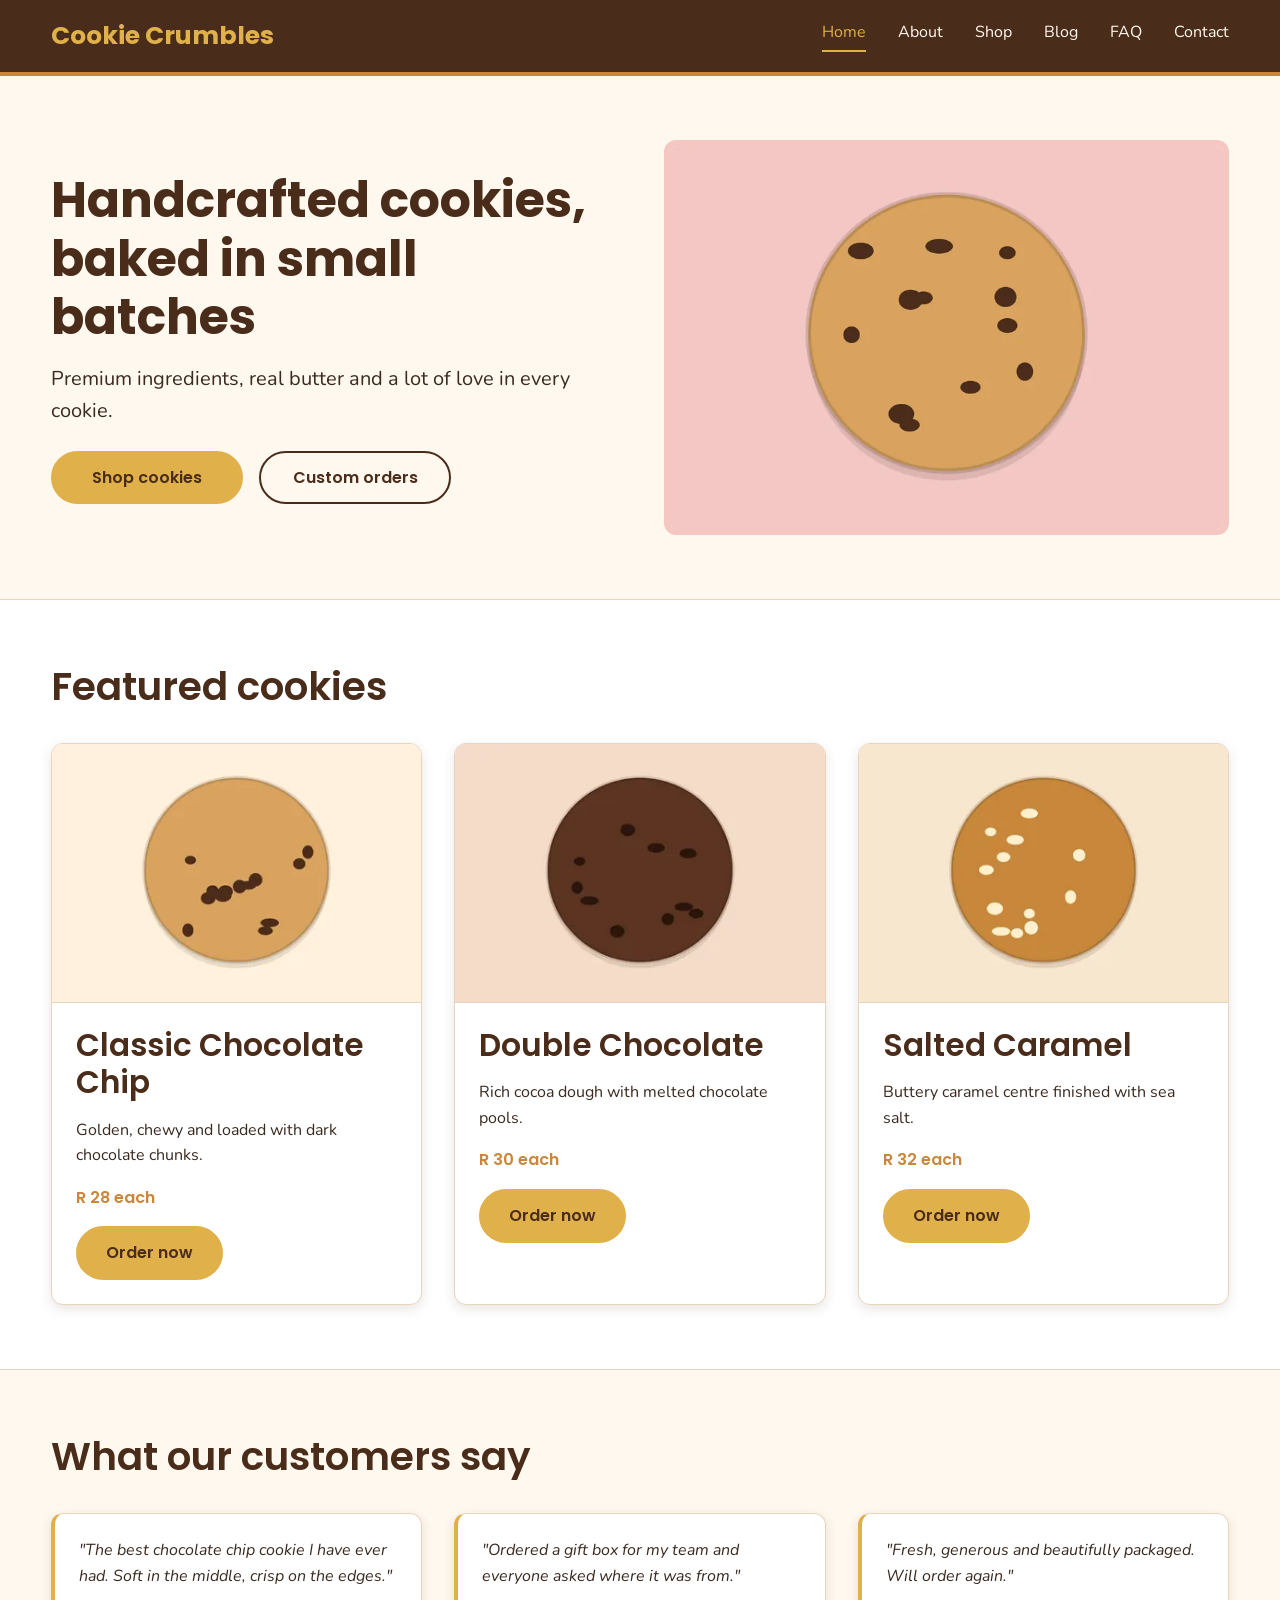
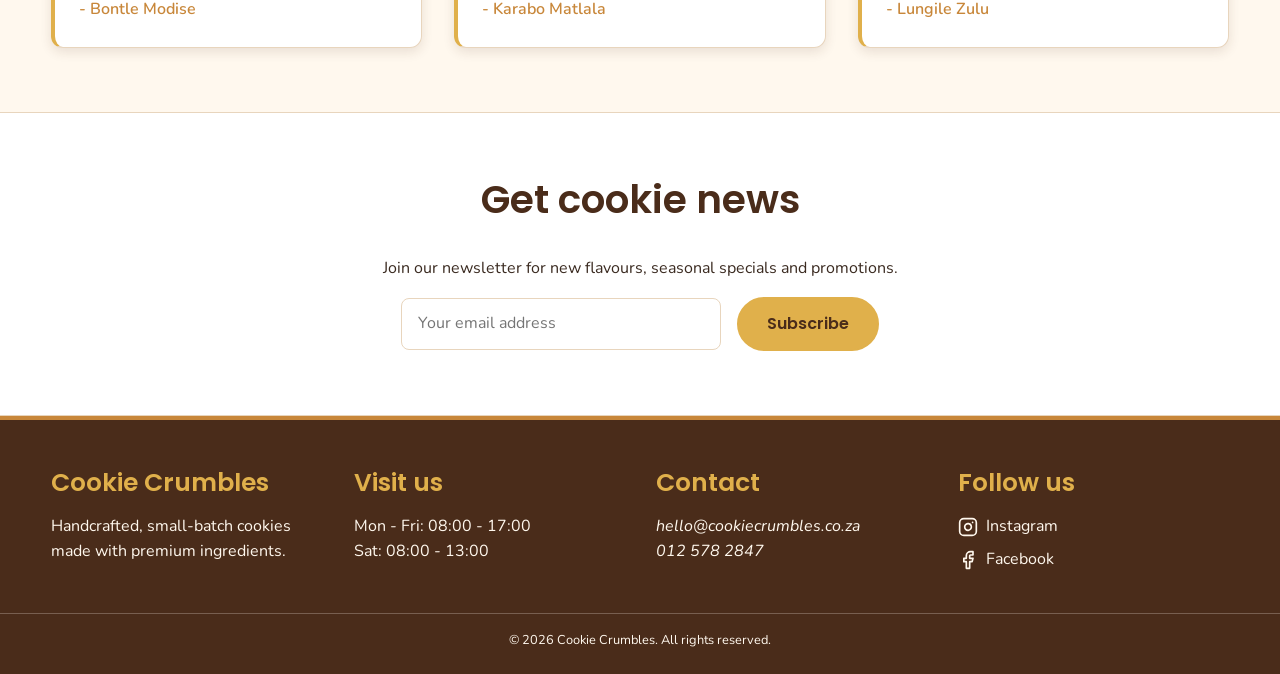
==== commit 5152dea3: "Add SEO: meta tags, structured data, Open Graph" ====
--- a/index.html
+++ b/index.html
@@ -3,19 +3,53 @@
 <head>
   <meta charset="UTF-8">
   <meta name="viewport" content="width=device-width, initial-scale=1.0">
-  <meta name="description" content="Cookie Crumbles - handcrafted, small-batch cookies.">
-  <title>Home | Cookie Crumbles</title>
+
+  <!-- SEO: title and description (unique on every page) -->
+  <title>Cookie Crumbles | Handcrafted Small-Batch Cookies</title>
+  <meta name="description" content="Handcrafted, small-batch cookies made with real butter and premium ingredients. Shop classic chocolate chip, double chocolate and salted caramel, or order custom boxes.">
+  <meta name="theme-color" content="#8b5a2b">
+  <link rel="canonical" href="https://lethabomabolawa.github.io/WEDEPOE/">
+
+  <!-- Open Graph: link previews on WhatsApp, Facebook, etc. -->
+  <meta property="og:type" content="website">
+  <meta property="og:title" content="Cookie Crumbles | Handcrafted Small-Batch Cookies">
+  <meta property="og:description" content="Premium ingredients, real butter and a lot of love in every cookie.">
+  <meta property="og:url" content="https://lethabomabolawa.github.io/WEDEPOE/">
+  <meta property="og:image" content="https://lethabomabolawa.github.io/WEDEPOE/images/hero-1200.jpg">
+  <meta name="twitter:card" content="summary_large_image">
+
   <link rel="stylesheet" href="style.css">
+
+  <!-- SEO: structured data so Google understands this is a local bakery -->
+  <script type="application/ld+json">
+  {
+    "@context": "https://schema.org",
+    "@type": "Bakery",
+    "name": "Cookie Crumbles",
+    "description": "Handcrafted, small-batch cookies made with premium ingredients.",
+    "url": "https://lethabomabolawa.github.io/WEDEPOE/",
+    "image": "https://lethabomabolawa.github.io/WEDEPOE/images/hero-1200.jpg",
+    "email": "hello@cookiecrumbles.co.za",
+    "telephone": "+27125782847",
+    "address": {
+      "@type": "PostalAddress",
+      "streetAddress": "YOUR STREET ADDRESS",
+      "addressLocality": "YOUR TOWN OR CITY",
+      "addressCountry": "ZA"
+    },
+    "openingHours": ["Mo-Fr 08:00-17:00", "Sa 08:00-13:00"]
+  }
+  </script>
 </head>
 <body>
 
   <header>
-    <nav class="nav">
+    <nav class="nav" aria-label="Main navigation">
       <a href="index.html" class="logo">Cookie Crumbles</a>
       <input type="checkbox" id="nav-toggle" class="nav-toggle-input">
       <label for="nav-toggle" class="nav-toggle" aria-label="Open or close the menu"><span></span></label>
       <ul class="nav-links">
-        <li><a href="index.html" class="active">Home</a></li>
+        <li><a href="index.html" class="active" aria-current="page">Home</a></li>
         <li><a href="about.html">About</a></li>
         <li><a href="shop.html">Shop</a></li>
         <li><a href="blog.html">Blog</a></li>
@@ -35,14 +69,16 @@
           <a href="contact.html" class="btn btn-outline">Custom orders</a>
         </div>
       </div>
+      <!-- Image reference: add your source here, e.g. Surname, I. (Year) Title. Site. Available at: URL (Accessed: date) -->
       <picture class="hero-picture">
         <!-- Phones: tighter square crop -->
         <source media="(max-width: 47.99em)" type="image/webp" srcset="images/hero-square-400.webp 400w, images/hero-square-800.webp 800w" sizes="92vw">
         <source media="(max-width: 47.99em)" srcset="images/hero-square-400.jpg 400w, images/hero-square-800.jpg 800w" sizes="92vw">
         <!-- Tablet and desktop: wide image -->
         <source type="image/webp" srcset="images/hero-400.webp 400w, images/hero-800.webp 800w, images/hero-1200.webp 1200w" sizes="(min-width: 62em) 45vw, 92vw">
+        <!-- Hero image loads first (no lazy loading) -->
         <img class="hero-image" src="images/hero-800.jpg" srcset="images/hero-400.jpg 400w, images/hero-800.jpg 800w, images/hero-1200.jpg 1200w"
-             sizes="(min-width: 62em) 45vw, 92vw" alt="A freshly baked chocolate chip cookie" width="800" height="560">
+             sizes="(min-width: 62em) 45vw, 92vw" alt="A freshly baked chocolate chip cookie" width="800" height="560" fetchpriority="high">
       </picture>
     </section>
 
@@ -51,6 +87,7 @@
         <h2>Featured cookies</h2>
         <div class="card-grid">
         <article class="card">
+          <!-- Image reference: add your source here -->
           <picture>
             <source type="image/webp" srcset="images/chocolate-chip-400.webp 400w, images/chocolate-chip-800.webp 800w, images/chocolate-chip-1200.webp 1200w" sizes="(min-width: 62em) 30vw, (min-width: 48em) 45vw, 92vw">
             <img src="images/chocolate-chip-800.jpg" srcset="images/chocolate-chip-400.jpg 400w, images/chocolate-chip-800.jpg 800w, images/chocolate-chip-1200.jpg 1200w" sizes="(min-width: 62em) 30vw, (min-width: 48em) 45vw, 92vw"
@@ -64,6 +101,7 @@
           </div>
         </article>
         <article class="card">
+          <!-- Image reference: add your source here -->
           <picture>
             <source type="image/webp" srcset="images/double-chocolate-400.webp 400w, images/double-chocolate-800.webp 800w, images/double-chocolate-1200.webp 1200w" sizes="(min-width: 62em) 30vw, (min-width: 48em) 45vw, 92vw">
             <img src="images/double-chocolate-800.jpg" srcset="images/double-chocolate-400.jpg 400w, images/double-chocolate-800.jpg 800w, images/double-chocolate-1200.jpg 1200w" sizes="(min-width: 62em) 30vw, (min-width: 48em) 45vw, 92vw"
@@ -77,6 +115,7 @@
           </div>
         </article>
         <article class="card">
+          <!-- Image reference: add your source here -->
           <picture>
             <source type="image/webp" srcset="images/salted-caramel-400.webp 400w, images/salted-caramel-800.webp 800w, images/salted-caramel-1200.webp 1200w" sizes="(min-width: 62em) 30vw, (min-width: 48em) 45vw, 92vw">
             <img src="images/salted-caramel-800.jpg" srcset="images/salted-caramel-400.jpg 400w, images/salted-caramel-800.jpg 800w, images/salted-caramel-1200.jpg 1200w" sizes="(min-width: 62em) 30vw, (min-width: 48em) 45vw, 92vw"
@@ -138,7 +177,10 @@
       </div>
       <div>
         <h4>Contact</h4>
-        <p>hello@cookiecrumbles.co.za<br>012 578 2847</p>
+        <address>
+          <a href="mailto:hello@cookiecrumbles.co.za">hello@cookiecrumbles.co.za</a><br>
+          <a href="tel:+27125782847">012 578 2847</a>
+        </address>
       </div>
       <div>
         <h4>Follow us</h4>
@@ -152,4 +194,4 @@
   </footer>
 
 </body>
-</html>
+</html>
